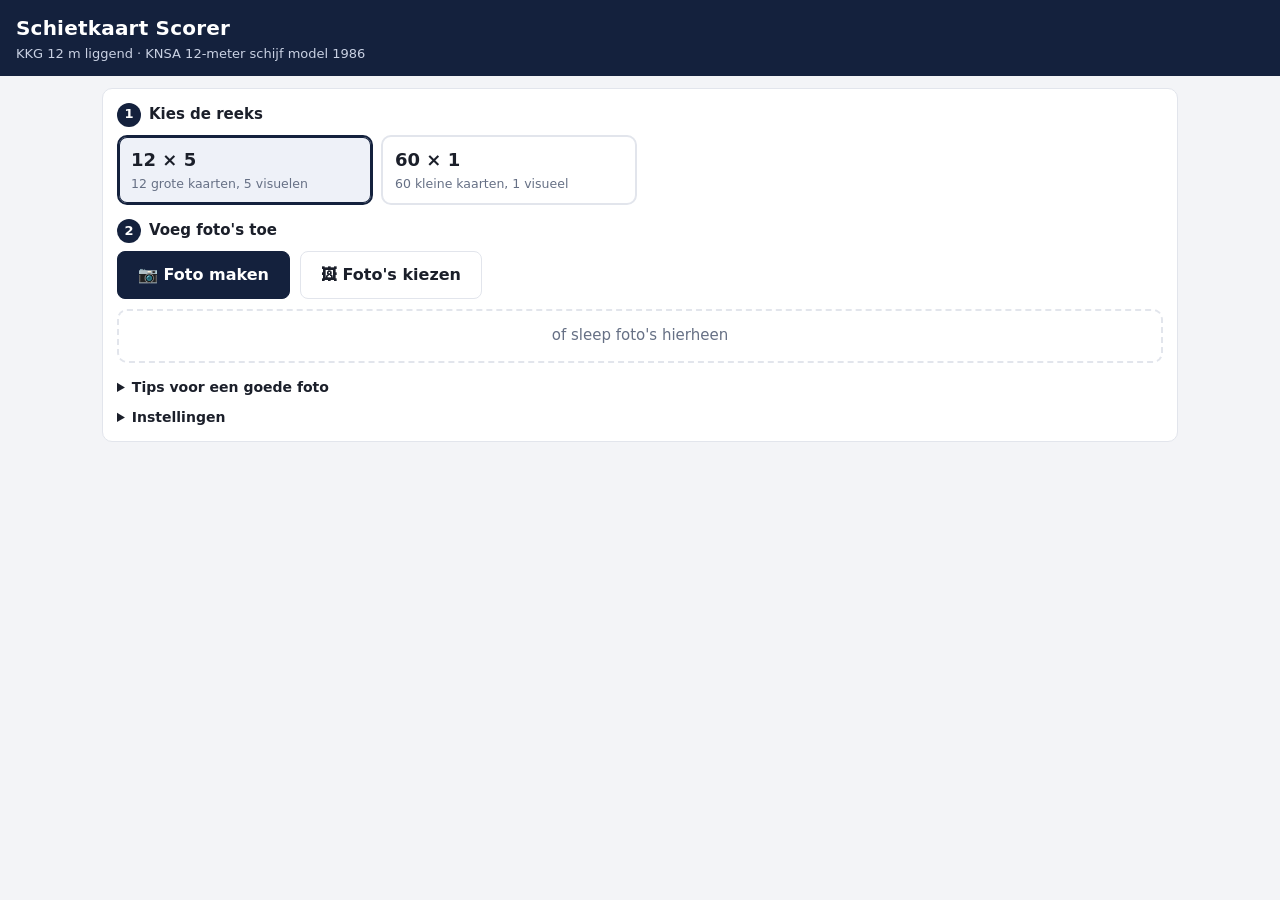
==== index.html @ c43db369 "Schietkaart Scorer: eerste online versie" ====
<!DOCTYPE html>
<html lang="nl">
<head>
<meta charset="utf-8">
<meta name="viewport" content="width=device-width, initial-scale=1, viewport-fit=cover">
<meta name="theme-color" content="#14213d">
<title>Schietkaart Scorer – KKG 12 m liggend</title>
<link rel="stylesheet" href="css/app.css">
</head>
<body>
<header class="top">
  <h1>Schietkaart Scorer</h1>
  <p>KKG 12 m liggend · KNSA 12-meter schijf model 1986</p>
</header>

<main>
  <section class="panel" id="uploadPanel">
    <div class="step">
      <div class="step-title"><span class="num">1</span> Kies de reeks</div>
      <div class="seg">
        <button type="button" data-series="12x5"><b>12 × 5</b><small>12 grote kaarten, 5 visuelen</small></button>
        <button type="button" data-series="60x1"><b>60 × 1</b><small>60 kleine kaarten, 1 visueel</small></button>
      </div>
    </div>
    <div class="step">
      <div class="step-title"><span class="num">2</span> Voeg foto's toe</div>
      <div class="row">
        <label class="btn primary big">📷 Foto maken<input type="file" id="pickCamera" accept="image/*" capture="environment" hidden></label>
        <label class="btn big">🖼 Foto's kiezen<input type="file" id="pickFiles" accept="image/*" multiple hidden></label>
      </div>
      <div id="drop" class="drop">of sleep foto's hierheen</div>
      <div id="progress" class="progress hidden"></div>
    </div>
    <details class="tips">
      <summary>Tips voor een goede foto</summary>
      <ul>
        <li>Leg de kaart op een <b>gekleurde ondergrond</b> (bijv. groen of rood papier), of houd hem <b>tegen het licht</b>. Op een donkere ondergrond zijn gaten in het zwart onzichtbaar.</li>
        <li>Fotografeer van boven, kaart groot in beeld. Scheef of gedraaid is geen probleem: de app zet de kaart zelf rechtop.</li>
        <li>Kleine kaarten: leg er meerdere naast elkaar <b>in volgorde</b> (rijen van links naar rechts) en maak één foto.</li>
        <li>Zorg voor gelijkmatig licht zonder schaduw van je telefoon of hand.</li>
      </ul>
    </details>
    <details class="tips">
      <summary>Instellingen</summary>
      <label class="gauge">Naam schutter <input type="text" id="shooter" class="wide" placeholder="voor het rapport" autocomplete="name"></label><br>
      <label class="gauge">Schotmaat Ø <input type="number" id="gauge" min="4" max="8" step="0.05" value="5.6"> mm (.22 LR = 5,6)</label>
    </details>
  </section>

  <section class="panel hidden" id="summary"></section>
  <section id="cards"></section>
</main>

<div id="editor" class="modal hidden" role="dialog" aria-modal="true" aria-labelledby="edTitle">
  <div class="ed-box">
    <div class="ed-head">
      <button class="icon" id="edPrev" title="Vorig visueel">‹</button>
      <h2 id="edTitle"></h2>
      <button class="icon" id="edNext" title="Volgend visueel">›</button>
      <button class="btn small" id="edClose">Sluiten</button>
    </div>
    <div class="ed-main">
      <div class="ed-canvas-wrap"><canvas id="edCanvas"></canvas></div>
      <div class="ed-side">
        <div id="edInfo" class="ed-info"></div>
        <div class="ed-tools">
          <div class="grp">
            <button class="btn small" id="edZoomOut" title="Uitzoomen">−</button>
            <button class="btn small" id="edZoomIn" title="Inzoomen">+</button>
          </div>
          <div class="grp nudge">
            <button class="btn small" data-nudge="0,-1" title="Omhoog">↑</button>
            <button class="btn small" data-nudge="-1,0" title="Links">←</button>
            <button class="btn small" data-nudge="1,0" title="Rechts">→</button>
            <button class="btn small" data-nudge="0,1" title="Omlaag">↓</button>
          </div>
          <div class="grp">
            <button class="btn small" id="edAdd">+ schot</button>
            <button class="btn small" id="edDel">Verwijder schot</button>
            <button class="btn small" id="edReset">Automatisch</button>
          </div>
          <button class="btn primary" id="edOk">✓ Akkoord, volgende</button>
        </div>
        <p class="ed-help">Klopt de cirkel niet precies met het kogelgat? Sleep hem op zijn plek, of tik op het gat.
          Pijltjes verschuiven 0,05 mm. Een verplaatst schot telt als gecontroleerd.</p>
      </div>
    </div>
  </div>
</div>

<script src="js/imgproc.js"></script>
<script src="js/target.js"></script>
<script src="js/detect.js"></script>
<script src="js/report.js"></script>
<script src="js/app.js"></script>
</body>
</html>
---- css/app.css ----
:root {
  --bg: #f3f4f7;
  --panel: #fff;
  --ink: #1b1f2a;
  --muted: #667085;
  --line: #e2e5ec;
  --brand: #14213d;
  --accent: #fca311;
  --ok: #18a957;
  --mid: #f0a020;
  --bad: #e5484d;
  --manual: #2f7bff;
  --radius: 10px;
}
* { box-sizing: border-box; }
html, body { margin: 0; background: var(--bg); color: var(--ink); font: 15px/1.45 system-ui, -apple-system, "Segoe UI", Roboto, sans-serif; }
.hidden { display: none !important; }

.top { background: var(--brand); color: #fff; padding: 14px 16px 12px; }
.top h1 { margin: 0; font-size: 20px; letter-spacing: .2px; }
.top p { margin: 2px 0 0; color: #c9d1e3; font-size: 13px; }

main { max-width: 1100px; margin: 0 auto; padding: 12px; }
.panel { background: var(--panel); border: 1px solid var(--line); border-radius: var(--radius); padding: 14px; margin-bottom: 12px; }
.row { display: flex; flex-wrap: wrap; gap: 10px; align-items: center; }

.btn { display: inline-flex; align-items: center; justify-content: center; gap: 6px; min-height: 40px; padding: 0 16px; border-radius: 8px;
  border: 1px solid var(--line); background: #fff; color: var(--ink); font: inherit; font-weight: 600; cursor: pointer; user-select: none; }
.btn:hover { border-color: #c6cbd6; }
.btn.primary { background: var(--brand); border-color: var(--brand); color: #fff; }
.btn.small { min-height: 34px; padding: 0 10px; font-size: 14px; }
.btn:disabled { opacity: .45; cursor: default; }
.icon { background: none; border: 0; font-size: 26px; line-height: 1; padding: 0 8px; cursor: pointer; color: var(--ink); }

.btn.big { min-height: 48px; font-size: 16px; padding: 0 20px; }
.gauge { color: var(--muted); font-size: 14px; display: inline-block; margin-top: 8px; }
.gauge input { width: 70px; font: inherit; padding: 6px; border: 1px solid var(--line); border-radius: 6px; }

/* stappen */
.step { margin-bottom: 14px; }
.step-title { font-weight: 700; margin-bottom: 8px; display: flex; align-items: center; gap: 8px; }
.step-title .num { display: inline-flex; width: 24px; height: 24px; border-radius: 50%; background: var(--brand); color: #fff;
  align-items: center; justify-content: center; font-size: 13px; }
.seg { display: grid; grid-template-columns: 1fr 1fr; gap: 8px; max-width: 520px; }
.seg button { display: flex; flex-direction: column; align-items: flex-start; gap: 2px; padding: 10px 12px; border: 2px solid var(--line);
  border-radius: 10px; background: #fff; font: inherit; cursor: pointer; text-align: left; color: var(--ink); }
.seg button b { font-size: 18px; }
.seg button small { color: var(--muted); font-size: 12.5px; }
.seg button.sel { border-color: var(--brand); background: #eef1f8; box-shadow: inset 0 0 0 1px var(--brand); }

.drop { margin-top: 10px; border: 2px dashed var(--line); border-radius: var(--radius); padding: 14px; text-align: center; color: var(--muted); }
.drop.over { border-color: var(--brand); color: var(--brand); background: #eef1f8; }
@media (hover: none) and (pointer: coarse) { .drop { display: none; } }
.progress { margin-top: 10px; font-weight: 600; color: var(--brand); }
.tips { margin-top: 10px; color: var(--muted); font-size: 14px; }
.tips summary { cursor: pointer; font-weight: 600; color: var(--ink); }
.tips ul { margin: 6px 0 0; padding-left: 20px; }

/* samenvatting */
.sum-meta { display: flex; flex-wrap: wrap; gap: 6px 16px; align-items: center; color: var(--muted); font-size: 14px; margin-bottom: 6px; }
.sum-date input { font: inherit; padding: 4px 6px; border: 1px solid var(--line); border-radius: 6px; color: var(--ink); }
.sum-progress { color: var(--ink); font-weight: 600; }
.bar { height: 6px; background: #e8ebf1; border-radius: 3px; overflow: hidden; margin: 8px 0 4px; }
.bar i { display: block; height: 100%; background: var(--ok); }
.allok { color: var(--ok); font-weight: 700; align-self: center; margin-right: 6px; }
.attention.plain { cursor: default; }
.sum-top { display: flex; flex-wrap: wrap; align-items: baseline; gap: 6px 18px; }
.sum-total { font-size: 34px; font-weight: 800; }
.sum-total small { font-size: 16px; color: var(--muted); font-weight: 600; }
.sum-stats { color: var(--muted); }
.series { display: flex; flex-wrap: wrap; gap: 6px; margin: 10px 0; }
.series span { background: #f0f2f6; border-radius: 6px; padding: 3px 8px; font-variant-numeric: tabular-nums; }
.series b { font-weight: 700; }
.attention { color: var(--bad); font-weight: 600; cursor: pointer; }
.sum-actions { display: flex; flex-wrap: wrap; gap: 8px; margin-top: 8px; }

/* kaarten */
#cards { display: flex; flex-wrap: wrap; gap: 10px; align-items: flex-start; }
.card { background: var(--panel); border: 1px solid var(--line); border-radius: var(--radius); overflow: hidden; flex: 1 1 100%; }
.gauge input.wide { width: 200px; }
.cardno { width: 86px; font: inherit; font-size: 13px; padding: 4px 6px; border: 1px solid var(--line); border-radius: 6px; }
.sc-foot .cardno { width: 100%; margin-bottom: 4px; font-size: 12px; }
.badge { font-size: 11.5px; background: #eef1f8; color: var(--brand); border-radius: 10px; padding: 2px 8px; font-weight: 600; }
.card.small { flex: 0 0 132px; }
.card.small.haswarn { border-color: var(--mid); }
.sc-head { display: flex; align-items: center; justify-content: space-between; padding: 6px 6px 4px 10px; }
.sc-head .card-title { font-size: 14px; }
.btn.mini { min-height: 24px; padding: 0 6px; font-size: 12px; border: 0; color: var(--muted); }
.sc-foot { padding: 2px 8px 6px; }
.sighter-box { font-size: 12.5px; color: var(--muted); display: inline-flex; align-items: center; gap: 4px; }
.tiles.one { display: block; padding: 0 6px; }
.card.sighter { opacity: .72; }
.card-head { display: flex; align-items: center; gap: 10px; padding: 10px 12px; border-bottom: 1px solid var(--line); flex-wrap: wrap; }
.card-title { font-weight: 700; }
.card-file { color: var(--muted); font-size: 12px; overflow: hidden; text-overflow: ellipsis; white-space: nowrap; max-width: 220px; }
.card-score { margin-left: auto; font-size: 22px; font-weight: 800; font-variant-numeric: tabular-nums; }
.card-score small { font-size: 13px; color: var(--muted); font-weight: 600; }
.card-head label { font-size: 13px; color: var(--muted); display: flex; align-items: center; gap: 4px; }
.card-actions { display: flex; gap: 4px; }
.card-actions button { min-height: 30px; padding: 0 8px; }
.card-body { display: grid; grid-template-columns: minmax(180px, 300px) 1fr; gap: 12px; padding: 12px; }
.card-photo { width: 100%; height: auto; border-radius: 6px; background: #ddd; display: block; }
.tiles { display: grid; grid-template-columns: repeat(5, minmax(0, 1fr)); gap: 8px; align-content: start; }
.tile { position: relative; padding: 0; border: 2px solid var(--line); border-radius: 8px; background: #fff; cursor: pointer; text-align: center; font: inherit; color: inherit; overflow: hidden; }
.tile canvas { width: 100%; aspect-ratio: 1; display: block; }
.tile .lbl { position: absolute; left: 4px; top: 3px; font-size: 11px; font-weight: 700; color: #fff; text-shadow: 0 0 3px #000, 0 0 2px #000; }
.tile .flag { position: absolute; right: 4px; top: 3px; width: 18px; height: 18px; border-radius: 50%; background: var(--bad); color: #fff; font-size: 12px; font-weight: 800; line-height: 18px; }
.tile .val { font-size: 22px; font-weight: 800; line-height: 1.1; padding-top: 2px; font-variant-numeric: tabular-nums; }
.tile .sub { font-size: 11px; color: var(--muted); padding-bottom: 4px; }
.tile.attn { border-color: var(--bad); }
.tile.mouche .val::after { content: "•"; color: var(--accent); margin-left: 2px; }
.warn { margin: 0; padding: 0 12px 10px 30px; color: #b42318; font-size: 13px; }
.card.error .card-body { grid-template-columns: minmax(180px, 300px) 1fr; }
.errmsg { color: #b42318; font-weight: 600; }

@media (max-width: 640px) {
  .card-body { grid-template-columns: 1fr; }
  .card-photo { max-height: 320px; object-fit: contain; }
  .tile .val { font-size: 18px; }
  .gauge { margin-left: 0; }
}

/* editor */
.modal { position: fixed; inset: 0; background: rgba(10, 14, 25, .6); z-index: 50; display: flex; align-items: center; justify-content: center; padding: 10px; }
.ed-box { background: #fff; border-radius: 12px; width: min(980px, 100%); max-height: 100%; overflow: auto; display: flex; flex-direction: column; }
.ed-head { display: flex; align-items: center; gap: 6px; padding: 8px 10px; border-bottom: 1px solid var(--line); }
.ed-head h2 { flex: 1; text-align: center; margin: 0; font-size: 17px; }
.ed-main { display: grid; grid-template-columns: minmax(0, 1fr) 320px; gap: 12px; padding: 12px; }
.ed-canvas-wrap { position: relative; }
#edCanvas { width: 100%; aspect-ratio: 1; display: block; border-radius: 8px; background: #555; touch-action: none; cursor: crosshair; }
.ed-info { font-size: 14px; }
.ed-info .bigval { font-size: 44px; font-weight: 800; line-height: 1; }
.ed-info .bigval small { font-size: 15px; color: var(--muted); font-weight: 600; margin-left: 6px; }
.ed-info table { border-collapse: collapse; margin: 8px 0; }
.ed-info td { padding: 2px 10px 2px 0; }
.ed-info td:last-child { font-variant-numeric: tabular-nums; font-weight: 600; }
.ed-info .certline { display: inline-block; border-radius: 6px; padding: 4px 10px; margin: 8px 0 2px; font-weight: 700; }
.certline.ok { background: #e7f8ee; color: #0f7a3d; }
.certline.mid { background: #fff4e5; color: #8a4b00; }
.certline.bad { background: #fdecec; color: #b42318; }
.certline.manual { background: #eaf1ff; color: #1d4fbf; }
.ed-info .hint { color: var(--brand); font-weight: 600; }
.ed-info .vwarn { color: #b42318; margin: 4px 0; }
.ed-info .shotlist { display: flex; flex-wrap: wrap; gap: 6px; margin: 6px 0; }
.ed-info .shotlist button { min-height: 30px; }
.ed-info .shotlist button.sel { border-color: var(--brand); box-shadow: inset 0 0 0 1px var(--brand); }
.ed-tools { display: flex; flex-direction: column; gap: 8px; margin-top: 8px; }
.ed-tools .grp { display: flex; flex-wrap: wrap; gap: 6px; }
.ed-help { color: var(--muted); font-size: 12.5px; margin: 10px 0 0; }
.legend { display: flex; flex-wrap: wrap; gap: 4px 12px; font-size: 12px; color: var(--muted); margin-top: 6px; }
.legend i { display: inline-block; width: 10px; height: 10px; border-radius: 50%; margin-right: 4px; vertical-align: -1px; }

@media (max-width: 760px) {
  .ed-main { grid-template-columns: 1fr; }
  .modal { padding: 0; align-items: stretch; }
  .ed-box { border-radius: 0; }
}
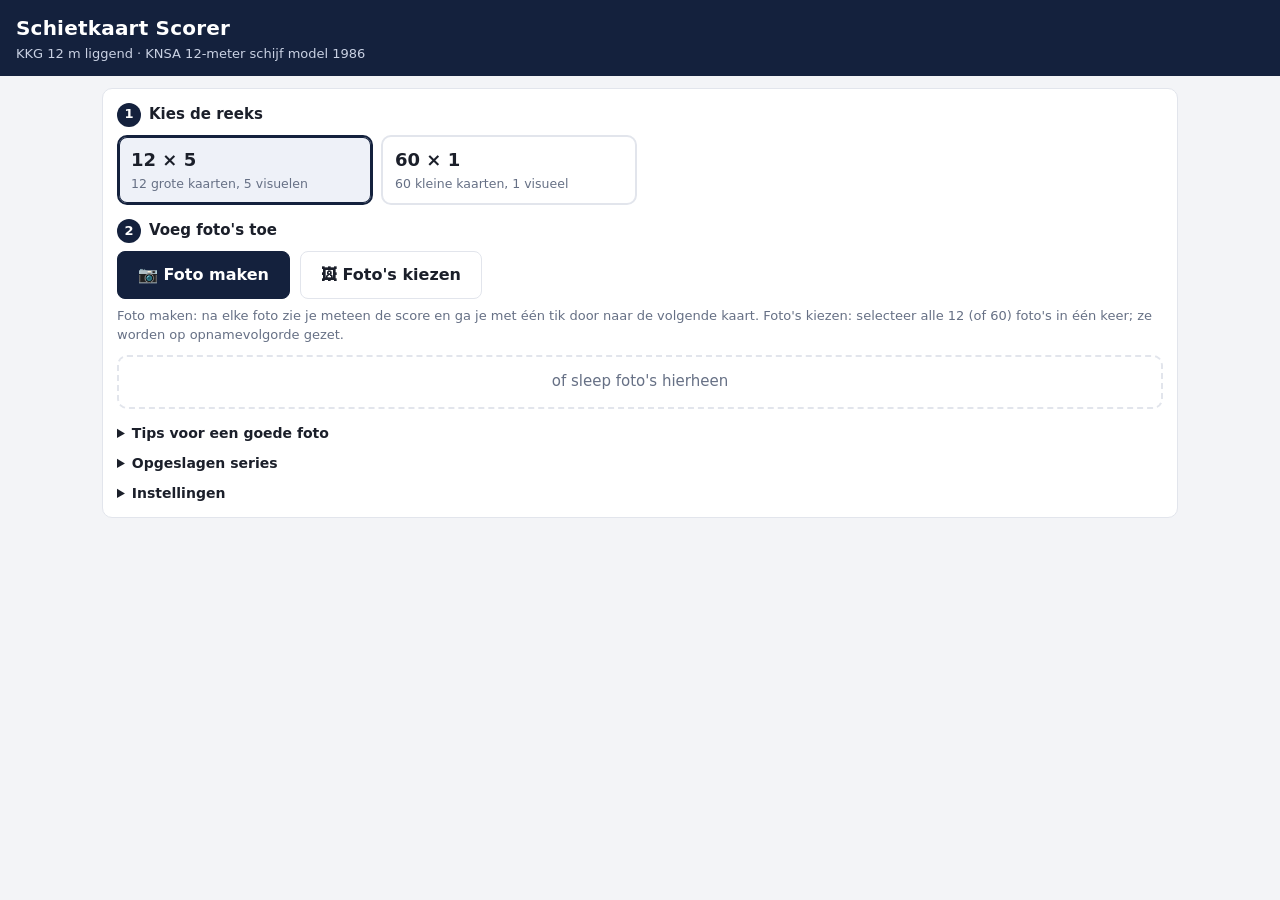
==== commit b4e52251: "Series automatisch bewaren, fotoreeks met resultaatscherm, foto's op opnametijd sorteren" ====
--- a/index.html
+++ b/index.html
@@ -28,6 +28,8 @@
         <label class="btn primary big">📷 Foto maken<input type="file" id="pickCamera" accept="image/*" capture="environment" hidden></label>
         <label class="btn big">🖼 Foto's kiezen<input type="file" id="pickFiles" accept="image/*" multiple hidden></label>
       </div>
+      <p class="hint-line">Foto maken: na elke foto zie je meteen de score en ga je met één tik door naar de volgende kaart.
+        Foto's kiezen: selecteer alle 12 (of 60) foto's in één keer; ze worden op opnamevolgorde gezet.</p>
       <div id="drop" class="drop">of sleep foto's hierheen</div>
       <div id="progress" class="progress hidden"></div>
     </div>
@@ -40,6 +42,11 @@
         <li>Zorg voor gelijkmatig licht zonder schaduw van je telefoon of hand.</li>
       </ul>
     </details>
+    <details class="tips" id="sessions">
+      <summary>Opgeslagen series<span id="sessionsCount"></span></summary>
+      <p class="muted small">Series worden automatisch bewaard op dit apparaat. Open een eerdere serie om verder te gaan of het rapport opnieuw te maken.</p>
+      <ul id="sessionList" class="sessions"></ul>
+    </details>
     <details class="tips">
       <summary>Instellingen</summary>
       <label class="gauge">Naam schutter <input type="text" id="shooter" class="wide" placeholder="voor het rapport" autocomplete="name"></label><br>
@@ -50,6 +57,17 @@
   <section class="panel hidden" id="summary"></section>
   <section id="cards"></section>
 </main>
+
+<div id="shotSheet" class="modal hidden" role="dialog" aria-modal="true">
+  <div class="sheet-box">
+    <div id="shotBody"></div>
+    <div class="sheet-acts">
+      <button class="btn primary big" id="shotNext">✓ Akkoord, volgende foto</button>
+      <button class="btn" id="shotRetry">↺ Opnieuw</button>
+      <button class="btn" id="shotDone">Klaar</button>
+    </div>
+  </div>
+</div>
 
 <div id="editor" class="modal hidden" role="dialog" aria-modal="true" aria-labelledby="edTitle">
   <div class="ed-box">
@@ -92,6 +110,7 @@
 <script src="js/target.js"></script>
 <script src="js/detect.js"></script>
 <script src="js/report.js"></script>
+<script src="js/store.js"></script>
 <script src="js/app.js"></script>
 </body>
 </html>
--- a/css/app.css
+++ b/css/app.css
@@ -64,6 +64,15 @@
 .bar i { display: block; height: 100%; background: var(--ok); }
 .allok { color: var(--ok); font-weight: 700; align-self: center; margin-right: 6px; }
 .attention.plain { cursor: default; }
+.save-status { margin-left: auto; font-size: 12.5px; color: var(--ok); }
+.save-status.bad { color: var(--bad); font-weight: 600; }
+.muted { color: var(--muted); } .small { font-size: 13px; }
+.sessions { list-style: none; padding: 0; margin: 6px 0 0; }
+.sessions li { display: flex; flex-wrap: wrap; align-items: center; gap: 6px 10px; padding: 8px 0; border-top: 1px solid var(--line); }
+.sessions li.cur .sess-info b::after { content: " ●"; color: var(--ok); }
+.sess-info { display: flex; flex-direction: column; flex: 1; min-width: 180px; color: var(--ink); }
+.sess-info span { color: var(--muted); font-size: 13px; }
+.sess-acts { display: flex; gap: 6px; }
 .sum-top { display: flex; flex-wrap: wrap; align-items: baseline; gap: 6px 18px; }
 .sum-total { font-size: 34px; font-weight: 800; }
 .sum-total small { font-size: 16px; color: var(--muted); font-weight: 600; }
@@ -120,6 +129,20 @@
   .gauge { margin-left: 0; }
 }
 
+/* fotoreeks */
+.hint-line { color: var(--muted); font-size: 13px; margin: 8px 0 0; }
+.sheet-box { background: #fff; border-radius: 12px; width: min(560px, 100%); padding: 14px; max-height: 100%; overflow: auto; }
+.sheet-box h2 { font-size: 22px; margin: 4px 0 8px; } .sheet-box h2 small { color: var(--muted); font-size: 15px; }
+.mini-tiles { display: grid; grid-template-columns: repeat(5, minmax(0, 1fr)); gap: 6px; margin-bottom: 8px; }
+.mini { border: 2px solid var(--line); border-radius: 8px; overflow: hidden; text-align: center; }
+.mini.attn { border-color: var(--bad); }
+.mini canvas { width: 100%; aspect-ratio: 1; display: block; }
+.mlbl { font-weight: 700; font-size: 14px; padding: 2px 0; }
+.sheet-progress { color: var(--muted); margin: 8px 0 12px; font-weight: 600; }
+.sheet-acts { display: flex; flex-wrap: wrap; gap: 8px; }
+.sheet-acts .primary { flex: 1 1 100%; }
+@media (max-width: 760px) { #shotSheet { align-items: flex-end; } .sheet-box { border-radius: 14px 14px 0 0; } }
+
 /* editor */
 .modal { position: fixed; inset: 0; background: rgba(10, 14, 25, .6); z-index: 50; display: flex; align-items: center; justify-content: center; padding: 10px; }
 .ed-box { background: #fff; border-radius: 12px; width: min(980px, 100%); max-height: 100%; overflow: auto; display: flex; flex-direction: column; }
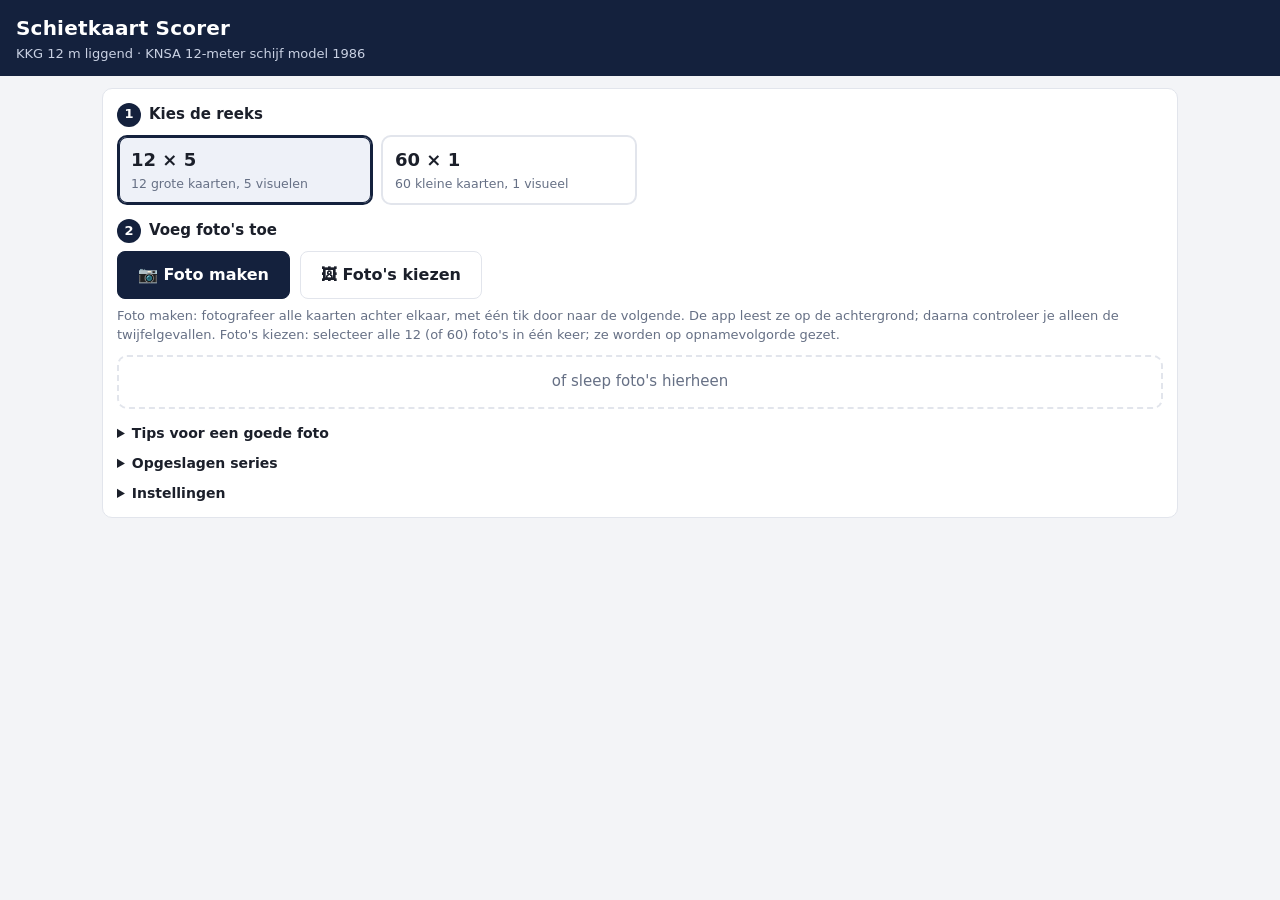
==== commit 08345b4c: "Versie 2026.11.01-1909" ====
--- a/index.html
+++ b/index.html
@@ -5,15 +5,25 @@
 <meta name="viewport" content="width=device-width, initial-scale=1, viewport-fit=cover">
 <meta name="theme-color" content="#14213d">
 <title>Schietkaart Scorer – KKG 12 m liggend</title>
+<link rel="manifest" href="manifest.webmanifest">
+<link rel="icon" href="icons/icon-192.png">
 <link rel="stylesheet" href="css/app.css">
 </head>
 <body>
 <header class="top">
   <h1>Schietkaart Scorer</h1>
-  <p>KKG 12 m liggend · KNSA 12-meter schijf model 1986</p>
+  <p>KKG 12 m liggend · KNSA 12-meter schijf model 1986<span id="appVersion" class="ver"></span></p>
 </header>
 
 <main>
+  <div id="updateBar" class="update-bar hidden">
+    <span id="updateText">App-update klaar.</span>
+    <button class="btn small primary" id="updateInstall">Installeren</button>
+  </div>
+  <div id="installBar" class="update-bar hidden">
+    <span>Zet Schietkaart Scorer als app op je telefoon: werkt offline en wordt automatisch bijgewerkt.</span>
+    <button class="btn small primary" id="installApp">Installeer als app</button>
+  </div>
   <section class="panel" id="uploadPanel">
     <div class="step">
       <div class="step-title"><span class="num">1</span> Kies de reeks</div>
@@ -28,7 +38,8 @@
         <label class="btn primary big">📷 Foto maken<input type="file" id="pickCamera" accept="image/*" capture="environment" hidden></label>
         <label class="btn big">🖼 Foto's kiezen<input type="file" id="pickFiles" accept="image/*" multiple hidden></label>
       </div>
-      <p class="hint-line">Foto maken: na elke foto zie je meteen de score en ga je met één tik door naar de volgende kaart.
+      <p class="hint-line">Foto maken: fotografeer alle kaarten achter elkaar, met één tik door naar de volgende. De app leest ze
+        op de achtergrond; daarna controleer je alleen de twijfelgevallen.
         Foto's kiezen: selecteer alle 12 (of 60) foto's in één keer; ze worden op opnamevolgorde gezet.</p>
       <div id="drop" class="drop">of sleep foto's hierheen</div>
       <div id="progress" class="progress hidden"></div>
@@ -46,11 +57,13 @@
       <summary>Opgeslagen series<span id="sessionsCount"></span></summary>
       <p class="muted small">Series worden automatisch bewaard op dit apparaat. Open een eerdere serie om verder te gaan of het rapport opnieuw te maken.</p>
       <ul id="sessionList" class="sessions"></ul>
+      <label class="btn small">Serie importeren (.json)<input type="file" id="importSession" accept=".json,application/json" hidden></label>
     </details>
     <details class="tips">
       <summary>Instellingen</summary>
       <label class="gauge">Naam schutter <input type="text" id="shooter" class="wide" placeholder="voor het rapport" autocomplete="name"></label><br>
       <label class="gauge">Schotmaat Ø <input type="number" id="gauge" min="4" max="8" step="0.05" value="5.6"> mm (.22 LR = 5,6)</label>
+      <p id="versionInfo" class="muted small"></p>
     </details>
   </section>
 
@@ -62,7 +75,7 @@
   <div class="sheet-box">
     <div id="shotBody"></div>
     <div class="sheet-acts">
-      <button class="btn primary big" id="shotNext">✓ Akkoord, volgende foto</button>
+      <button class="btn primary big" id="shotNext">📷 Volgende foto</button>
       <button class="btn" id="shotRetry">↺ Opnieuw</button>
       <button class="btn" id="shotDone">Klaar</button>
     </div>
@@ -96,6 +109,7 @@
             <button class="btn small" id="edAdd">+ schot</button>
             <button class="btn small" id="edDel">Verwijder schot</button>
             <button class="btn small" id="edReset">Automatisch</button>
+            <button class="btn small" id="edPhoto" title="De foto van deze kaart opslaan of delen">⤓ Foto</button>
           </div>
           <button class="btn primary" id="edOk">✓ Akkoord, volgende</button>
         </div>
@@ -111,6 +125,7 @@
 <script src="js/detect.js"></script>
 <script src="js/report.js"></script>
 <script src="js/store.js"></script>
+<script src="js/zip.js"></script>
 <script src="js/app.js"></script>
 </body>
 </html>
--- a/css/app.css
+++ b/css/app.css
@@ -19,6 +19,7 @@
 .top { background: var(--brand); color: #fff; padding: 14px 16px 12px; }
 .top h1 { margin: 0; font-size: 20px; letter-spacing: .2px; }
 .top p { margin: 2px 0 0; color: #c9d1e3; font-size: 13px; }
+.top .ver { color: #8e9ab5; }
 
 main { max-width: 1100px; margin: 0 auto; padding: 12px; }
 .panel { background: var(--panel); border: 1px solid var(--line); border-radius: var(--radius); padding: 14px; margin-bottom: 12px; }
@@ -129,15 +130,25 @@
   .gauge { margin-left: 0; }
 }
 
+/* update van de Android-schil (zelden) */
+.update-bar { display: flex; align-items: center; gap: 10px; background: #eaf1ff; border: 1px solid #c9dafc; color: #1d3f8f;
+  border-radius: var(--radius); padding: 8px 12px; margin-bottom: 12px; font-size: 14px; }
+.update-bar span { flex: 1; }
+
+/* rapport op de telefoon (web-app) */
+.report-ov { position: fixed; inset: 0; z-index: 60; background: #888; display: flex; flex-direction: column; }
+.report-bar { display: flex; gap: 8px; padding: 8px; background: var(--brand); }
+.report-frame { flex: 1; border: 0; width: 100%; background: #888; }
+
 /* fotoreeks */
 .hint-line { color: var(--muted); font-size: 13px; margin: 8px 0 0; }
 .sheet-box { background: #fff; border-radius: 12px; width: min(560px, 100%); padding: 14px; max-height: 100%; overflow: auto; }
 .sheet-box h2 { font-size: 22px; margin: 4px 0 8px; } .sheet-box h2 small { color: var(--muted); font-size: 15px; }
-.mini-tiles { display: grid; grid-template-columns: repeat(5, minmax(0, 1fr)); gap: 6px; margin-bottom: 8px; }
-.mini { border: 2px solid var(--line); border-radius: 8px; overflow: hidden; text-align: center; }
-.mini.attn { border-color: var(--bad); }
-.mini canvas { width: 100%; aspect-ratio: 1; display: block; }
-.mlbl { font-weight: 700; font-size: 14px; padding: 2px 0; }
+.cap-list { list-style: none; margin: 0; padding: 0; }
+.cap-list li { padding: 7px 10px; border-left: 4px solid var(--line); margin-bottom: 4px; background: #f6f7f9; border-radius: 4px; font-size: 15px; }
+.cap-list li.ok { border-left-color: var(--ok); }
+.cap-list li.bad { border-left-color: var(--bad); color: #b42318; font-weight: 600; }
+.cap-list li.busy { color: var(--muted); }
 .sheet-progress { color: var(--muted); margin: 8px 0 12px; font-weight: 600; }
 .sheet-acts { display: flex; flex-wrap: wrap; gap: 8px; }
 .sheet-acts .primary { flex: 1 1 100%; }
